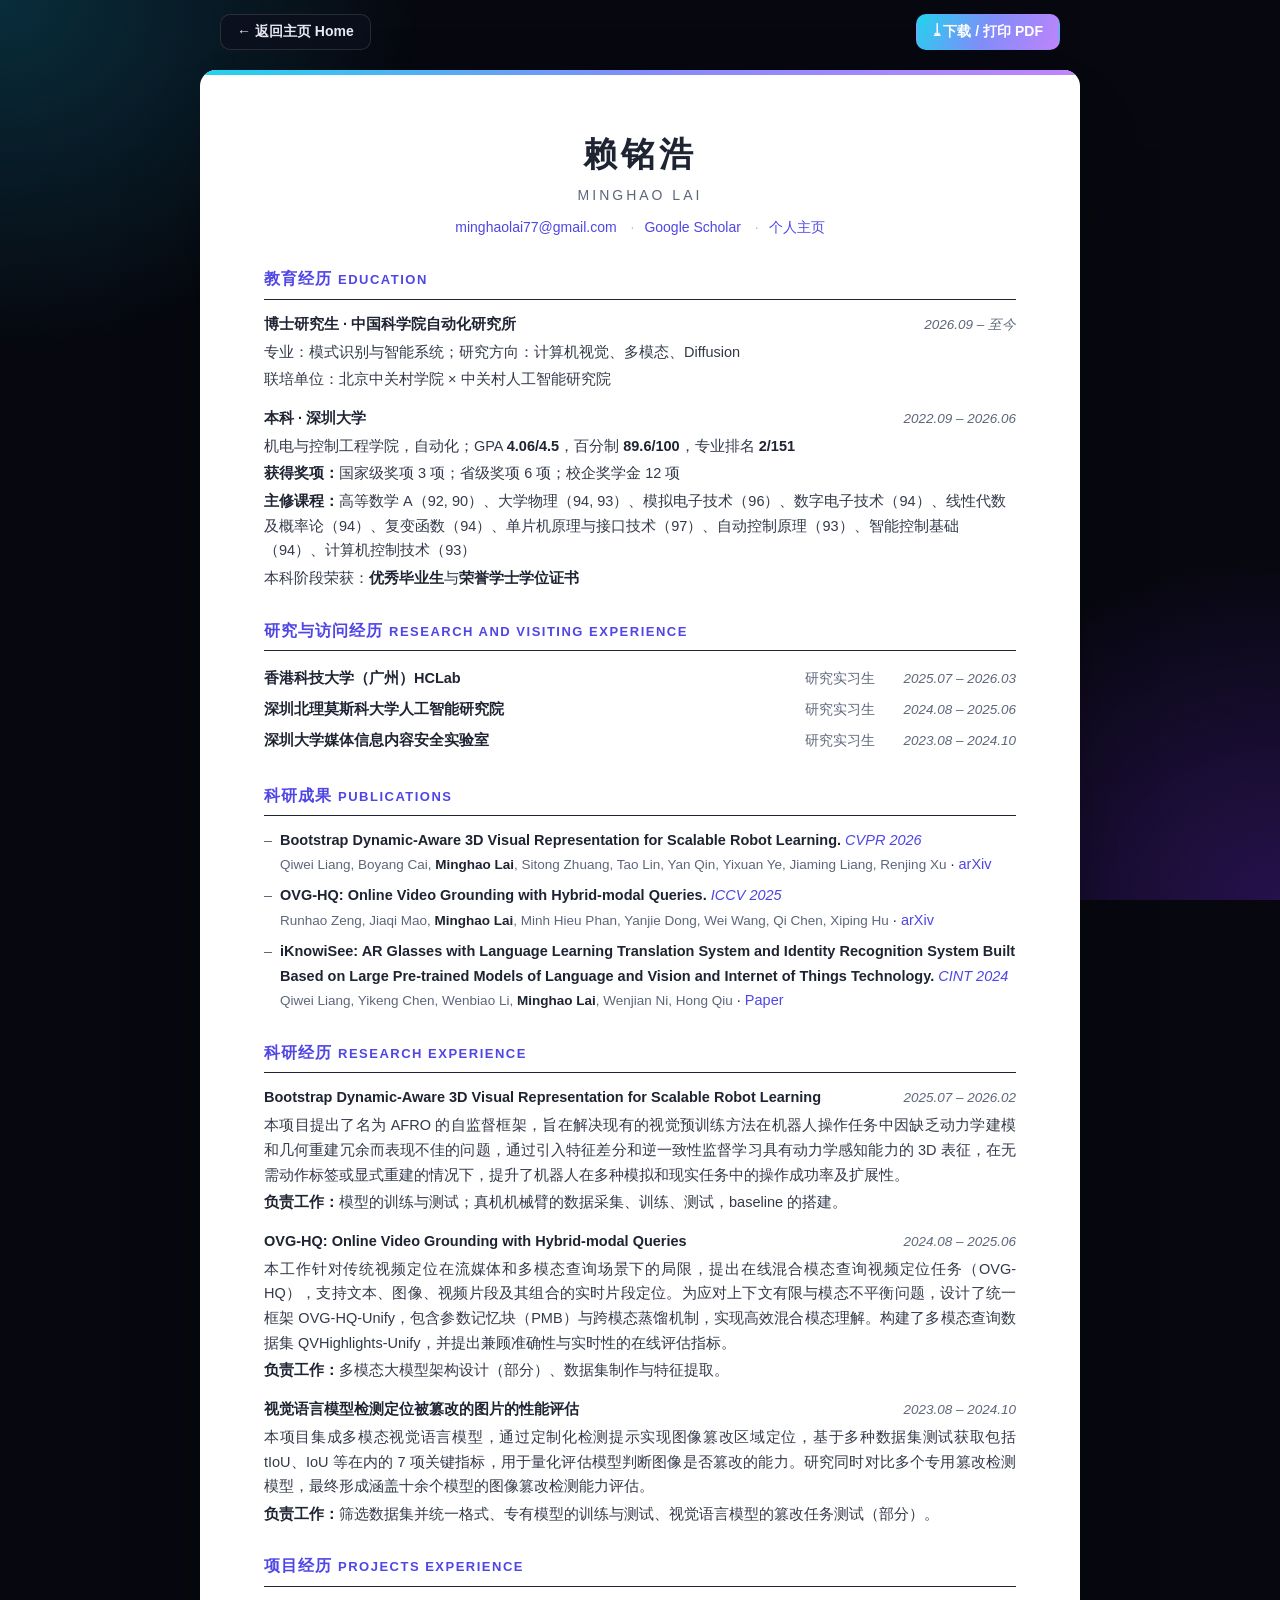
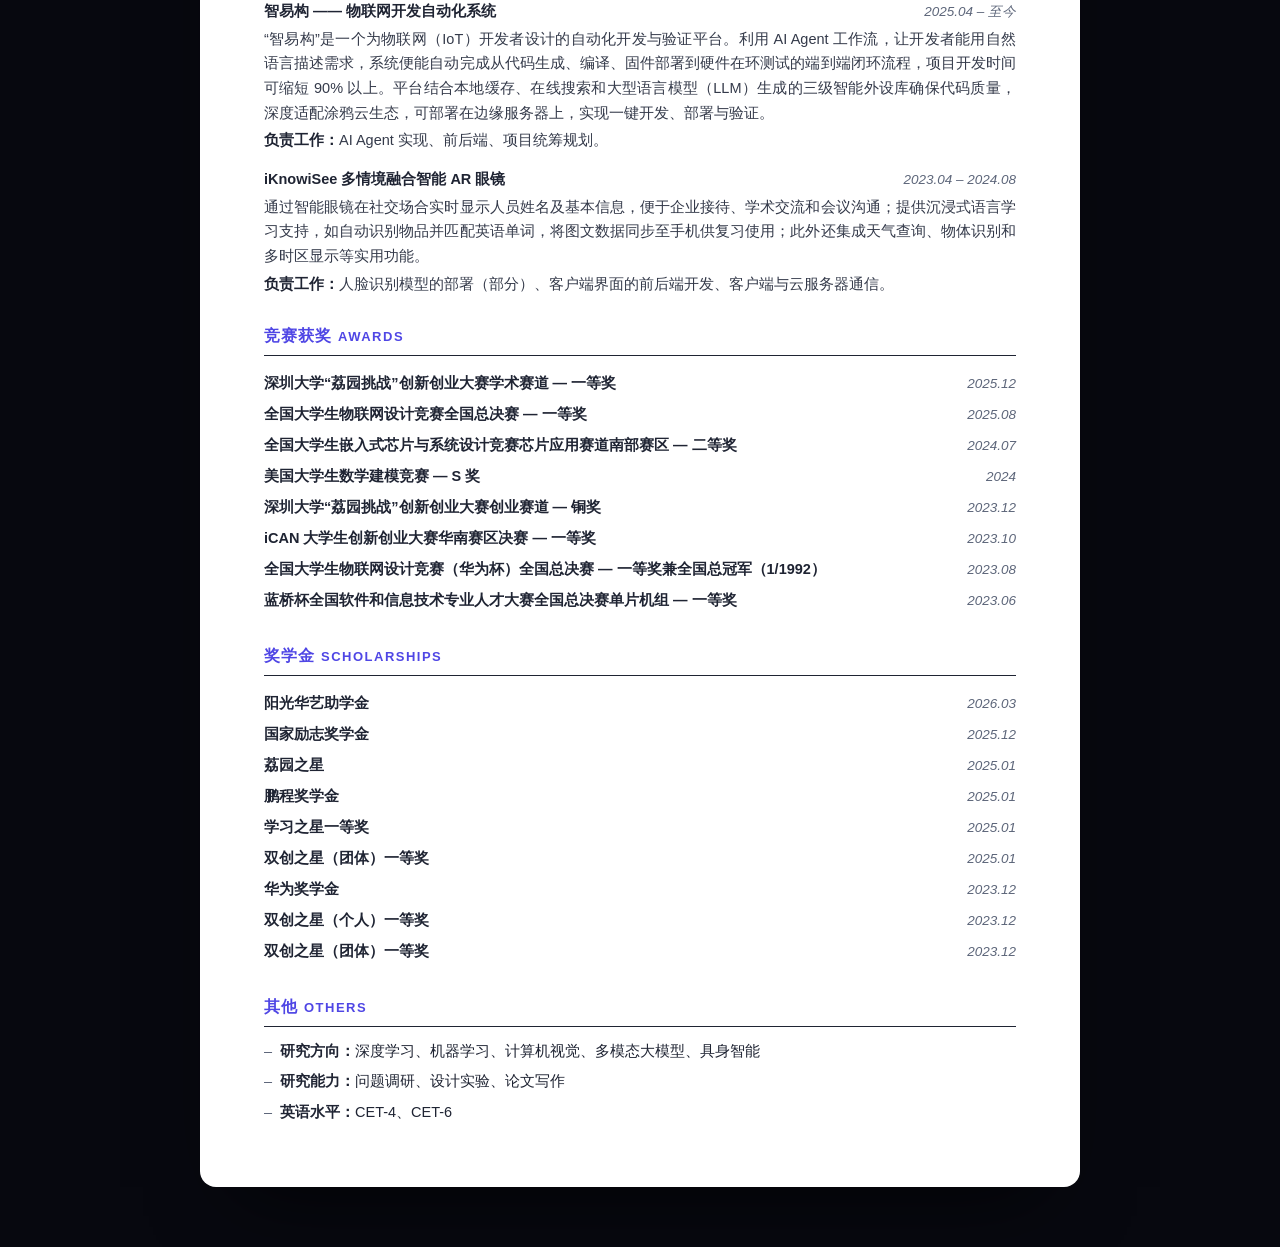
==== cv.html @ 1044086f "Add files via upload" ====
<!DOCTYPE html>
<html lang="zh-CN">
<head>
  <meta charset="UTF-8" />
  <meta name="viewport" content="width=device-width, initial-scale=1.0" />
  <title>赖铭浩 | 简历</title>
  <meta name="description" content="Curriculum Vitae of Minghao Lai (赖铭浩)" />
  <link rel="icon" href="data:image/svg+xml,<svg xmlns='http://www.w3.org/2000/svg' viewBox='0 0 100 100'><defs><linearGradient id='g' x1='0' y1='0' x2='1' y2='1'><stop offset='0' stop-color='%2322d3ee'/><stop offset='1' stop-color='%23a855f7'/></linearGradient></defs><rect width='100' height='100' rx='24' fill='url(%23g)'/><text x='50' y='68' font-size='52' text-anchor='middle' fill='white' font-family='sans-serif' font-weight='700'>L</text></svg>" />
  <style>
    :root {
      --c1: #22d3ee; --c2: #818cf8; --c3: #c084fc;
      --grad: linear-gradient(120deg, var(--c1), var(--c2) 50%, var(--c3));
      --ink: #1f2433; --muted: #5d667a; --accent: #4f46e5; --line: #e4e7ef;
      --font: -apple-system, BlinkMacSystemFont, "Segoe UI", "Inter", "PingFang SC", "Hiragino Sans GB", "Microsoft YaHei", "Noto Sans SC", sans-serif;
    }
    * { box-sizing: border-box; margin: 0; padding: 0; }
    body { font-family: var(--font); background: #07080f; color: var(--ink); line-height: 1.7; -webkit-font-smoothing: antialiased; }
    body::before {
      content: ""; position: fixed; inset: 0; z-index: -1;
      background: radial-gradient(600px 500px at 0% 0%, rgba(14,116,144,.35), transparent 70%),
                  radial-gradient(600px 500px at 100% 100%, rgba(109,40,217,.3), transparent 70%);
    }
    a { color: var(--accent); text-decoration: none; }
    a:hover { text-decoration: underline; }

    .toolbar {
      position: sticky; top: 0; z-index: 10; display: flex; justify-content: space-between; align-items: center;
      max-width: 880px; margin: 0 auto; padding: 14px 20px;
    }
    .tb-btn {
      display: inline-flex; align-items: center; gap: 6px; padding: 8px 16px; border-radius: 10px; cursor: pointer;
      font: 600 14px var(--font); color: #e6e9f2; background: rgba(12,15,28,.75); border: 1px solid rgba(255,255,255,.12);
      backdrop-filter: blur(10px); text-decoration: none !important; transition: .2s;
    }
    .tb-btn:hover { border-color: var(--c2); }
    .tb-btn.primary { background: var(--grad); border-color: transparent; color: #fff; }

    .paper {
      max-width: 880px; margin: 6px auto 60px; background: #fff; border-radius: 16px;
      padding: 56px 64px; box-shadow: 0 40px 80px -40px rgba(0,0,0,.8);
      position: relative; overflow: hidden;
    }
    .paper::before { content: ""; position: absolute; top: 0; left: 0; right: 0; height: 5px; background: var(--grad); }

    header.cv-head { text-align: center; margin-bottom: 26px; }
    header.cv-head h1 { font-size: 34px; letter-spacing: 4px; }
    header.cv-head h1 small { display: block; font-size: 14px; letter-spacing: 3px; color: var(--muted); font-weight: 500; }
    .contact { margin-top: 8px; font-size: 14px; color: var(--muted); }
    .contact span + span::before { content: "·"; margin: 0 10px; color: #b5bbc9; }

    h2 {
      font-size: 16px; color: var(--accent); letter-spacing: 1px; margin: 26px 0 12px;
      padding-bottom: 6px; border-bottom: 1.5px solid var(--ink);
    }
    h2 em { font-style: normal; font-weight: 600; margin-left: 6px; font-size: 13px; letter-spacing: 1.5px; }

    .item { margin-bottom: 14px; font-size: 14.5px; }
    .row { display: flex; justify-content: space-between; gap: 16px; align-items: baseline; }
    .row .t { font-weight: 700; }
    .row .d { flex-shrink: 0; font-style: italic; color: var(--muted); font-size: 13.5px; }
    .row .r { flex-shrink: 0; color: var(--muted); font-size: 13.5px; margin-left: auto; margin-right: 16px; }
    .item p { margin-top: 3px; color: #343a4a; }
    .item p b { color: var(--ink); }
    .desc { text-align: justify; }

    ul.plain { list-style: none; }
    ul.plain li { font-size: 14.5px; padding: 3px 0; }
    ul.plain li .row { gap: 12px; }
    ul.dash { list-style: none; font-size: 14.5px; }
    ul.dash li { position: relative; padding-left: 16px; margin-bottom: 6px; }
    ul.dash li::before { content: "–"; position: absolute; left: 0; color: var(--muted); }
    .pub-t { font-weight: 700; }
    .venue { font-style: italic; color: var(--accent); }
    .authors { color: var(--muted); font-size: 13.5px; }
    .authors b { color: var(--ink); }

    @media (max-width: 680px) {
      .paper { padding: 36px 22px; border-radius: 0; }
      .row { flex-wrap: wrap; gap: 2px 12px; }
      .row .r { margin: 0; }
      header.cv-head h1 { font-size: 28px; }
    }
    @media print {
      body { background: #fff; }
      body::before, .toolbar { display: none; }
      .paper { box-shadow: none; margin: 0; padding: 0; max-width: none; border-radius: 0; }
      .paper::before { display: none; }
      .item, li { break-inside: avoid; }
      @page { margin: 16mm 14mm; }
    }
  </style>
</head>
<body>
  <div class="toolbar">
    <a class="tb-btn" href="index.html">← 返回主页 Home</a>
    <button class="tb-btn primary" onclick="window.print()">⤓ 下载 / 打印 PDF</button>
  </div>

  <article class="paper">
    <header class="cv-head">
      <h1>赖铭浩<small>MINGHAO LAI</small></h1>
      <p class="contact">
        <span><a href="mailto:minghaolai77@gmail.com">minghaolai77@gmail.com</a></span>
        <span><a href="https://scholar.google.com.hk/citations?user=FhDBnOwAAAAJ&hl=zh-CN" target="_blank" rel="noopener">Google Scholar</a></span>
        <span><a href="index.html">个人主页</a></span>
      </p>
    </header>

    <h2>教育经历<em>EDUCATION</em></h2>
    <div class="item">
      <div class="row"><span class="t">博士研究生 · 中国科学院自动化研究所</span><span class="d">2026.09 – 至今</span></div>
      <p>专业：模式识别与智能系统；研究方向：计算机视觉、多模态、Diffusion</p>
      <p>联培单位：北京中关村学院 × 中关村人工智能研究院</p>
    </div>
    <div class="item">
      <div class="row"><span class="t">本科 · 深圳大学</span><span class="d">2022.09 – 2026.06</span></div>
      <p>机电与控制工程学院，自动化；GPA <b>4.06/4.5</b>，百分制 <b>89.6/100</b>，专业排名 <b>2/151</b></p>
      <p><b>获得奖项：</b>国家级奖项 3 项；省级奖项 6 项；校企奖学金 12 项</p>
      <p><b>主修课程：</b>高等数学 A（92, 90）、大学物理（94, 93）、模拟电子技术（96）、数字电子技术（94）、线性代数及概率论（94）、复变函数（94）、单片机原理与接口技术（97）、自动控制原理（93）、智能控制基础（94）、计算机控制技术（93）</p>
      <p>本科阶段荣获：<b>优秀毕业生</b>与<b>荣誉学士学位证书</b></p>
    </div>

    <h2>研究与访问经历<em>RESEARCH AND VISITING EXPERIENCE</em></h2>
    <ul class="plain">
      <li><div class="row"><span class="t">香港科技大学（广州）HCLab</span><span class="r">研究实习生</span><span class="d">2025.07 – 2026.03</span></div></li>
      <li><div class="row"><span class="t">深圳北理莫斯科大学人工智能研究院</span><span class="r">研究实习生</span><span class="d">2024.08 – 2025.06</span></div></li>
      <li><div class="row"><span class="t">深圳大学媒体信息内容安全实验室</span><span class="r">研究实习生</span><span class="d">2023.08 – 2024.10</span></div></li>
    </ul>

    <h2>科研成果<em>PUBLICATIONS</em></h2>
    <ul class="dash">
      <li><span class="pub-t">Bootstrap Dynamic-Aware 3D Visual Representation for Scalable Robot Learning.</span> <span class="venue">CVPR 2026</span>
        <br><span class="authors">Qiwei Liang, Boyang Cai, <b>Minghao Lai</b>, Sitong Zhuang, Tao Lin, Yan Qin, Yixuan Ye, Jiaming Liang, Renjing Xu</span>
        · <a href="https://arxiv.org/abs/2512.00074" target="_blank" rel="noopener">arXiv</a></li>
      <li><span class="pub-t">OVG-HQ: Online Video Grounding with Hybrid-modal Queries.</span> <span class="venue">ICCV 2025</span>
        <br><span class="authors">Runhao Zeng, Jiaqi Mao, <b>Minghao Lai</b>, Minh Hieu Phan, Yanjie Dong, Wei Wang, Qi Chen, Xiping Hu</span>
        · <a href="https://arxiv.org/abs/2508.11903" target="_blank" rel="noopener">arXiv</a></li>
      <li><span class="pub-t">iKnowiSee: AR Glasses with Language Learning Translation System and Identity Recognition System Built Based on Large Pre-trained Models of Language and Vision and Internet of Things Technology.</span> <span class="venue">CINT 2024</span>
        <br><span class="authors">Qiwei Liang, Yikeng Chen, Wenbiao Li, <b>Minghao Lai</b>, Wenjian Ni, Hong Qiu</span>
        · <a href="https://doi.org/10.1007/978-981-97-3948-6_2" target="_blank" rel="noopener">Paper</a></li>
    </ul>

    <h2>科研经历<em>RESEARCH EXPERIENCE</em></h2>
    <div class="item">
      <div class="row"><span class="t">Bootstrap Dynamic-Aware 3D Visual Representation for Scalable Robot Learning</span><span class="d">2025.07 – 2026.02</span></div>
      <p class="desc">本项目提出了名为 AFRO 的自监督框架，旨在解决现有的视觉预训练方法在机器人操作任务中因缺乏动力学建模和几何重建冗余而表现不佳的问题，通过引入特征差分和逆一致性监督学习具有动力学感知能力的 3D 表征，在无需动作标签或显式重建的情况下，提升了机器人在多种模拟和现实任务中的操作成功率及扩展性。</p>
      <p><b>负责工作：</b>模型的训练与测试；真机机械臂的数据采集、训练、测试，baseline 的搭建。</p>
    </div>
    <div class="item">
      <div class="row"><span class="t">OVG-HQ: Online Video Grounding with Hybrid-modal Queries</span><span class="d">2024.08 – 2025.06</span></div>
      <p class="desc">本工作针对传统视频定位在流媒体和多模态查询场景下的局限，提出在线混合模态查询视频定位任务（OVG-HQ），支持文本、图像、视频片段及其组合的实时片段定位。为应对上下文有限与模态不平衡问题，设计了统一框架 OVG-HQ-Unify，包含参数记忆块（PMB）与跨模态蒸馏机制，实现高效混合模态理解。构建了多模态查询数据集 QVHighlights-Unify，并提出兼顾准确性与实时性的在线评估指标。</p>
      <p><b>负责工作：</b>多模态大模型架构设计（部分）、数据集制作与特征提取。</p>
    </div>
    <div class="item">
      <div class="row"><span class="t">视觉语言模型检测定位被篡改的图片的性能评估</span><span class="d">2023.08 – 2024.10</span></div>
      <p class="desc">本项目集成多模态视觉语言模型，通过定制化检测提示实现图像篡改区域定位，基于多种数据集测试获取包括 tIoU、IoU 等在内的 7 项关键指标，用于量化评估模型判断图像是否篡改的能力。研究同时对比多个专用篡改检测模型，最终形成涵盖十余个模型的图像篡改检测能力评估。</p>
      <p><b>负责工作：</b>筛选数据集并统一格式、专有模型的训练与测试、视觉语言模型的篡改任务测试（部分）。</p>
    </div>

    <h2>项目经历<em>PROJECTS EXPERIENCE</em></h2>
    <div class="item">
      <div class="row"><span class="t">智易构 —— 物联网开发自动化系统</span><span class="d">2025.04 – 至今</span></div>
      <p class="desc">“智易构”是一个为物联网（IoT）开发者设计的自动化开发与验证平台。利用 AI Agent 工作流，让开发者能用自然语言描述需求，系统便能自动完成从代码生成、编译、固件部署到硬件在环测试的端到端闭环流程，项目开发时间可缩短 90% 以上。平台结合本地缓存、在线搜索和大型语言模型（LLM）生成的三级智能外设库确保代码质量，深度适配涂鸦云生态，可部署在边缘服务器上，实现一键开发、部署与验证。</p>
      <p><b>负责工作：</b>AI Agent 实现、前后端、项目统筹规划。</p>
    </div>
    <div class="item">
      <div class="row"><span class="t">iKnowiSee 多情境融合智能 AR 眼镜</span><span class="d">2023.04 – 2024.08</span></div>
      <p class="desc">通过智能眼镜在社交场合实时显示人员姓名及基本信息，便于企业接待、学术交流和会议沟通；提供沉浸式语言学习支持，如自动识别物品并匹配英语单词，将图文数据同步至手机供复习使用；此外还集成天气查询、物体识别和多时区显示等实用功能。</p>
      <p><b>负责工作：</b>人脸识别模型的部署（部分）、客户端界面的前后端开发、客户端与云服务器通信。</p>
    </div>

    <h2>竞赛获奖<em>AWARDS</em></h2>
    <ul class="plain">
      <li><div class="row"><span class="t">深圳大学“荔园挑战”创新创业大赛学术赛道 — 一等奖</span><span class="d">2025.12</span></div></li>
      <li><div class="row"><span class="t">全国大学生物联网设计竞赛全国总决赛 — 一等奖</span><span class="d">2025.08</span></div></li>
      <li><div class="row"><span class="t">全国大学生嵌入式芯片与系统设计竞赛芯片应用赛道南部赛区 — 二等奖</span><span class="d">2024.07</span></div></li>
      <li><div class="row"><span class="t">美国大学生数学建模竞赛 — S 奖</span><span class="d">2024</span></div></li>
      <li><div class="row"><span class="t">深圳大学“荔园挑战”创新创业大赛创业赛道 — 铜奖</span><span class="d">2023.12</span></div></li>
      <li><div class="row"><span class="t">iCAN 大学生创新创业大赛华南赛区决赛 — 一等奖</span><span class="d">2023.10</span></div></li>
      <li><div class="row"><span class="t">全国大学生物联网设计竞赛（华为杯）全国总决赛 — 一等奖兼全国总冠军（1/1992）</span><span class="d">2023.08</span></div></li>
      <li><div class="row"><span class="t">蓝桥杯全国软件和信息技术专业人才大赛全国总决赛单片机组 — 一等奖</span><span class="d">2023.06</span></div></li>
    </ul>

    <h2>奖学金<em>SCHOLARSHIPS</em></h2>
    <ul class="plain">
      <li><div class="row"><span class="t">阳光华艺助学金</span><span class="d">2026.03</span></div></li>
      <li><div class="row"><span class="t">国家励志奖学金</span><span class="d">2025.12</span></div></li>
      <li><div class="row"><span class="t">荔园之星</span><span class="d">2025.01</span></div></li>
      <li><div class="row"><span class="t">鹏程奖学金</span><span class="d">2025.01</span></div></li>
      <li><div class="row"><span class="t">学习之星一等奖</span><span class="d">2025.01</span></div></li>
      <li><div class="row"><span class="t">双创之星（团体）一等奖</span><span class="d">2025.01</span></div></li>
      <li><div class="row"><span class="t">华为奖学金</span><span class="d">2023.12</span></div></li>
      <li><div class="row"><span class="t">双创之星（个人）一等奖</span><span class="d">2023.12</span></div></li>
      <li><div class="row"><span class="t">双创之星（团体）一等奖</span><span class="d">2023.12</span></div></li>
    </ul>

    <h2>其他<em>OTHERS</em></h2>
    <ul class="dash">
      <li><b>研究方向：</b>深度学习、机器学习、计算机视觉、多模态大模型、具身智能</li>
      <li><b>研究能力：</b>问题调研、设计实验、论文写作</li>
      <li><b>英语水平：</b>CET-4、CET-6</li>
    </ul>
  </article>
</body>
</html>
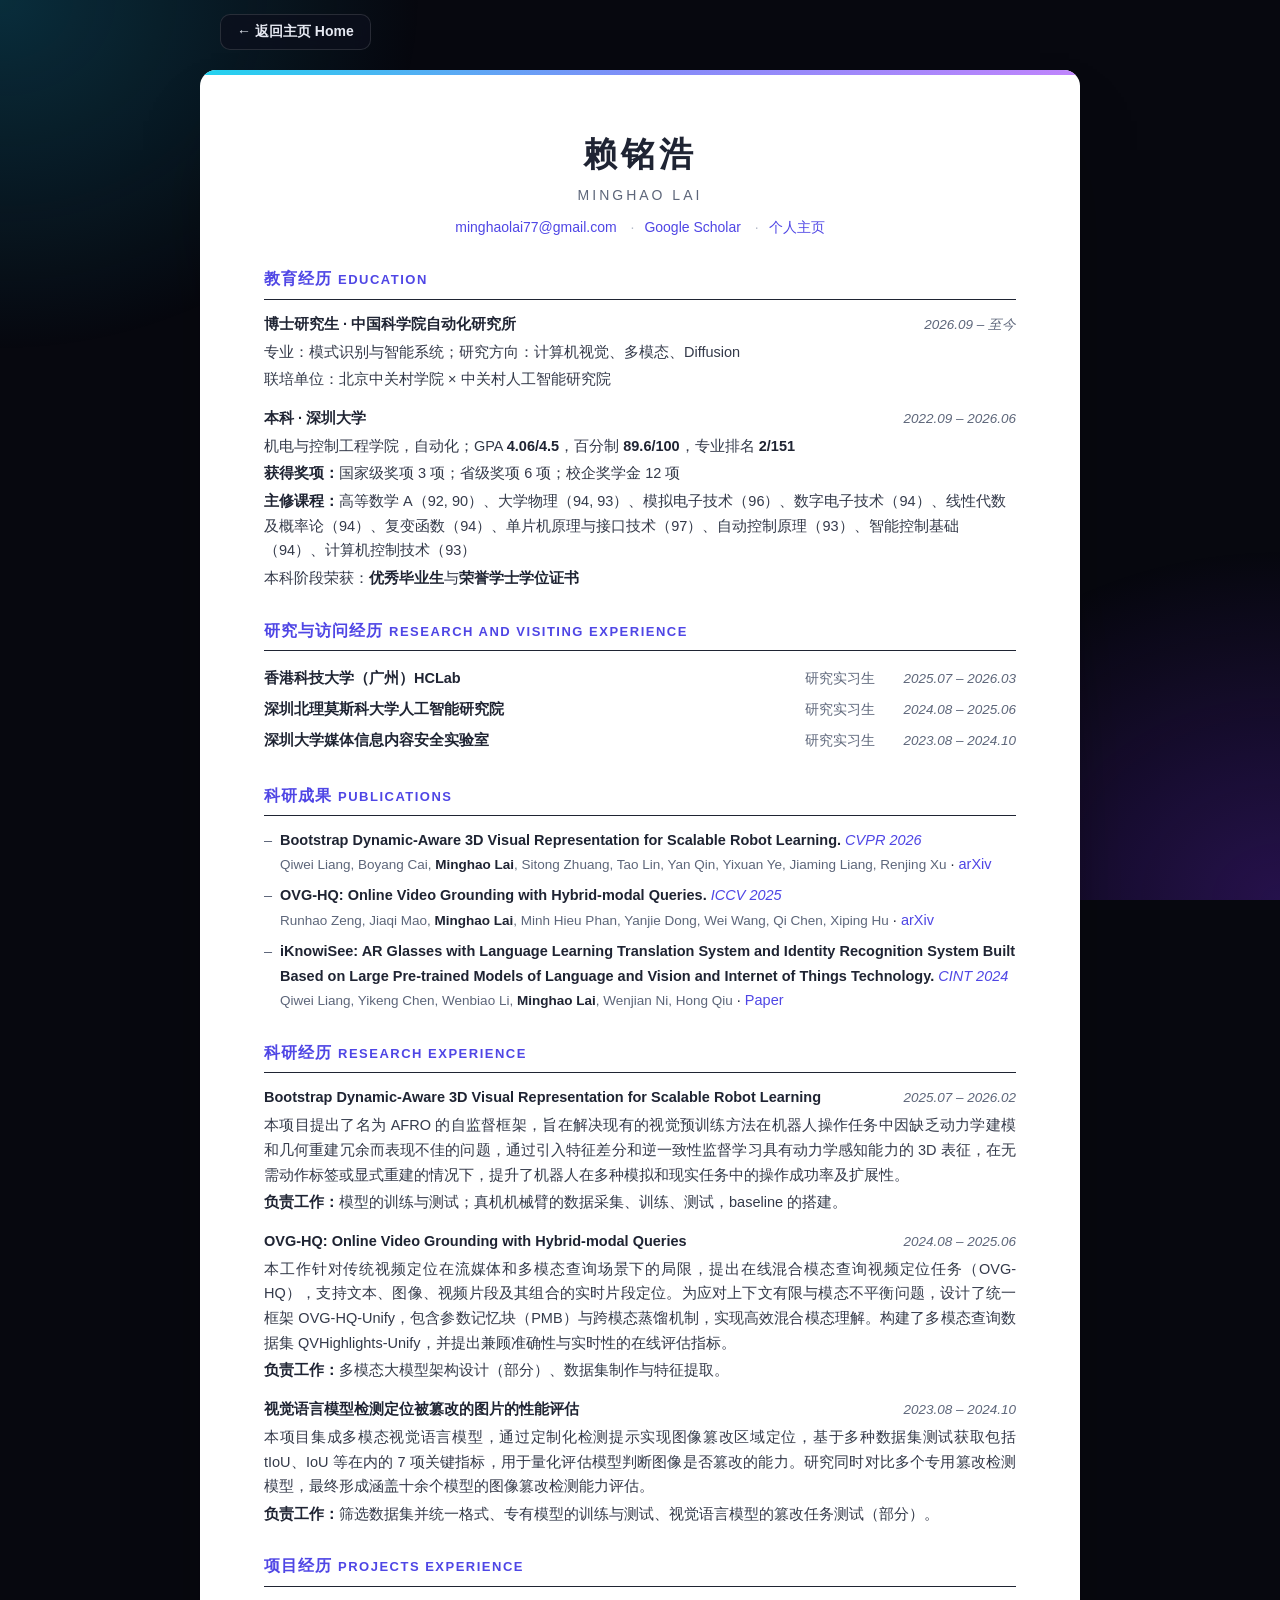
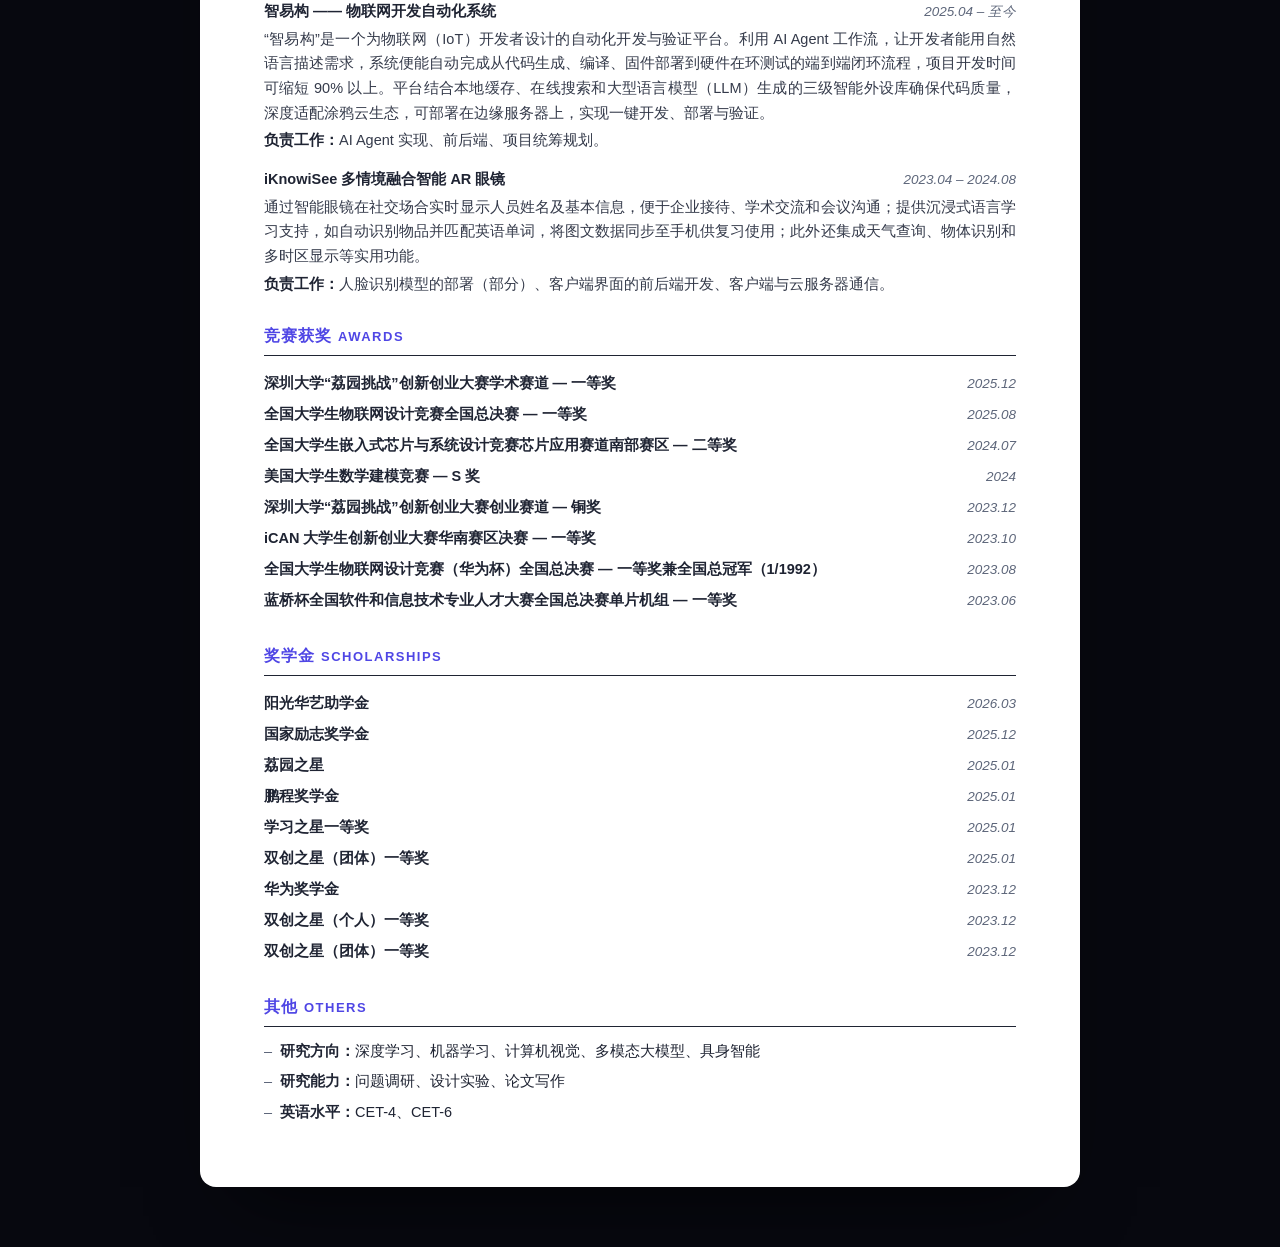
==== commit f825f956: "Add files via upload" ====
--- a/cv.html
+++ b/cv.html
@@ -93,7 +93,6 @@
 <body>
   <div class="toolbar">
     <a class="tb-btn" href="index.html">← 返回主页 Home</a>
-    <button class="tb-btn primary" onclick="window.print()">⤓ 下载 / 打印 PDF</button>
   </div>
 
   <article class="paper">
